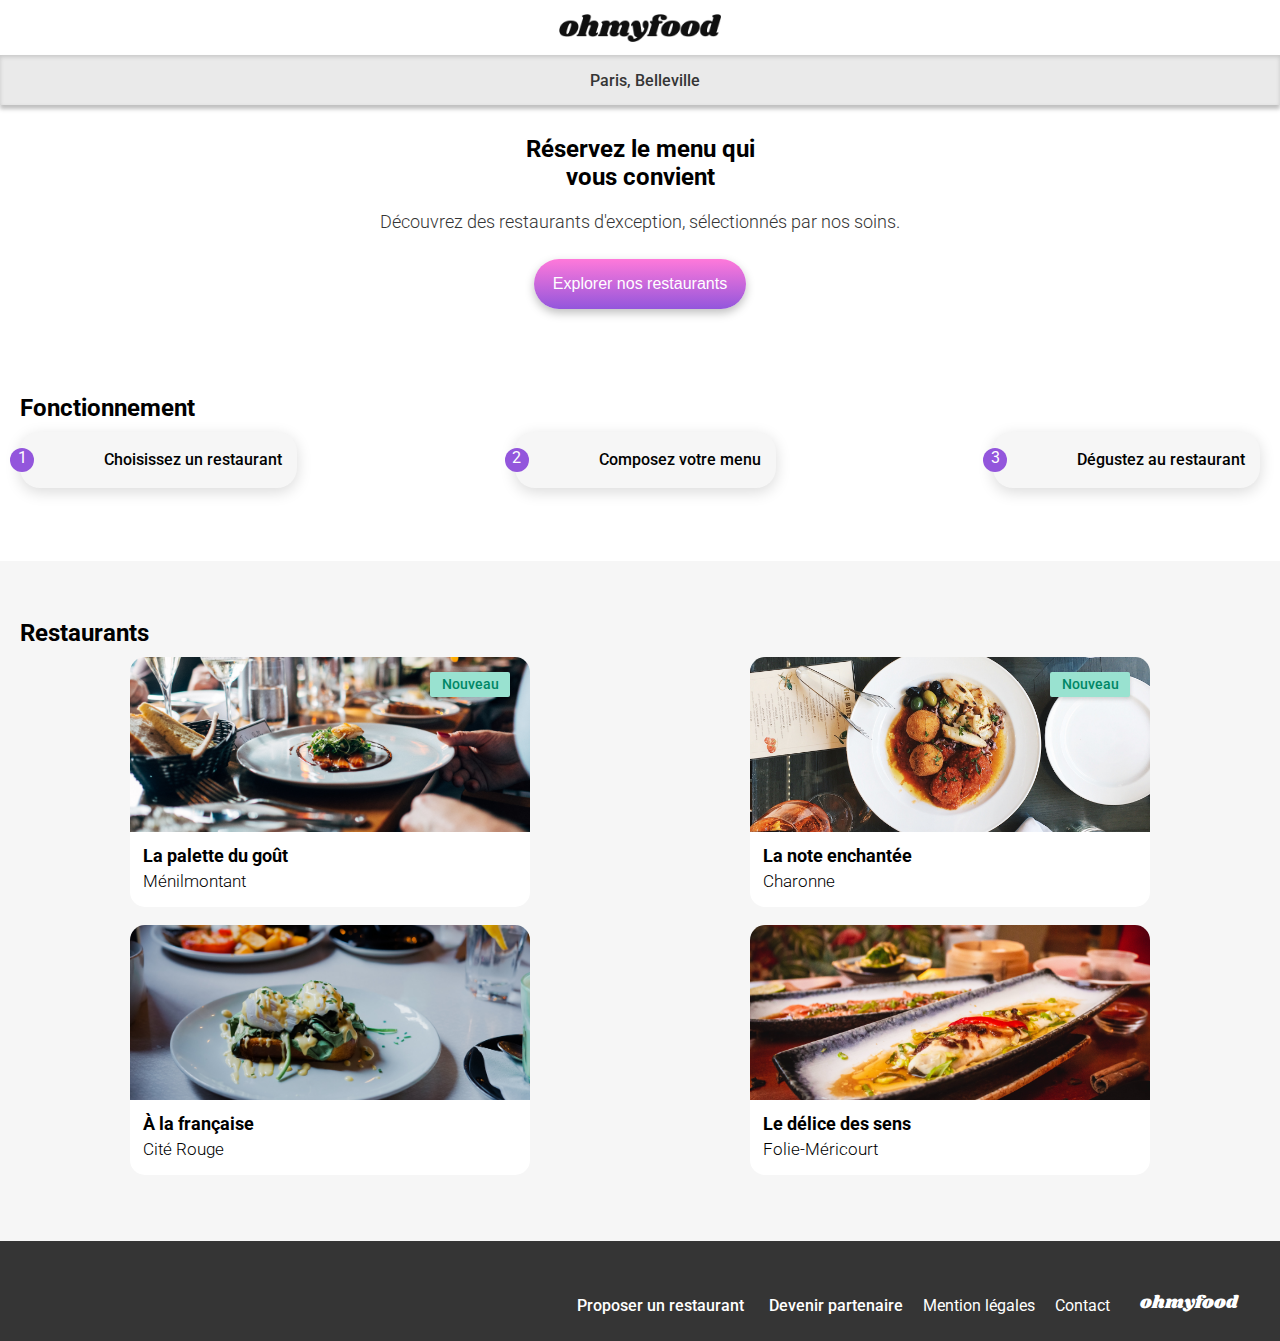
==== index.html @ f63cc09e "Ajout du projet numéro 4" ====
<!DOCTYPE html>
<html lang="en">
<head>
    <meta charset="UTF-8">
    <meta name="viewport" content="width=device-width, initial-scale=1.0">
    <title>Oh My Food</title>
    <link rel="stylesheet" href="https://cdnjs.cloudflare.com/ajax/libs/font-awesome/6.2.1/css/all.min.css"
        integrity="sha512-MV7K8+y+gLIBoVD59lQIYicR65iaqukzvf/nwasF0nqhPay5w/9lJmVM2hMDcnK1OnMGCdVK+iQrJ7lzPJQd1w=="
        crossorigin="anonymous" referrerpolicy="no-referrer">
    <link rel="preconnect" href="https://fonts.googleapis.com">
    <link rel="preconnect" href="https://fonts.gstatic.com" crossorigin>
    <link href="https://fonts.googleapis.com/css2?family=Roboto:ital,wght@0,100;0,300;0,400;0,500;0,700;0,900;1,100;1,300;1,400;1,500;1,700;1,900&display=swap" rel="stylesheet">
    <link href="https://fonts.googleapis.com/css2?family=Roboto:ital,wght@0,100;0,300;0,400;0,500;0,700;0,900;1,100;1,300;1,400;1,500;1,700;1,900&family=Shrikhand&display=swap" rel="stylesheet">
    <link rel="stylesheet" href="assets/style/index.css">
</head>
<body>
    <header>
        <div class="logo">
            <img src="assets/img/logo/ohmyfood.png" alt="Logo ohmyfood">
        </div>
    </header>
    <main>
        <nav>
            <div class="localisation">
                <i class="fa-solid fa-location-dot"></i>
                <p>Paris, Belleville</p>
            </div>
            <h2>Réservez le menu qui vous convient</h2>
            <p>Découvrez des restaurants d'exception, sélectionnés par nos soins.</p>
            <button class="basic-button" onclick="location.href='#'">Explorer nos restaurants</button>
        </nav>
        <section class="instruction"> <!-- Etape de commande -->
            <h2>Fonctionnement</h2>
            <div class="step-container">
                <div class="step">
                    <p>1</p>
                    <i class="fa-solid fa-mobile-screen-button"></i>
                    <h3>Choisissez un restaurant</h3>
                </div>
                <div class="step">
                    <p>2</p>
                    <i class="fa-solid fa-list-ul"></i>
                    <h3>Composez votre menu</h3>
                </div>
                <div class="step">
                    <p>3</p>
                    <i class="fa-solid fa-store"></i>
                    <h3>Dégustez au restaurant</h3>
                </div>
            </div>
        </section>
        <section class="restaurant-container">
            <h2>Restaurants</h2>
            <div class="restaurants-cards">
                <div class="list-card"> <!-- Liste numéro 1 -->
                <a href="pages/palette_du_gout.html">
                    <div class="card">
                        <img src="assets/img/restaurants/jay-wennington-N_Y88TWmGwA-unsplash.jpg" alt="Plat d'un restaurant">
                        <div class="new-content"><p>Nouveau</p></div>
                        <div class="card-content">
                            <div class="card-text">
                                <h3>La palette du goût</h3>
                                <p>Ménilmontant</p>
                            </div>
                            <div class="card-like">
                                <span class="like-content1"><i class="fa-regular fa-heart"></i></span>
                                <svg class="like-content2" xmlns="http://www.w3.org/2000/svg" viewBox="0 0 512 512"><path d="M47.6 300.4L228.3 469.1c7.5 7 17.4 10.9 27.7 10.9s20.2-3.9 27.7-10.9L464.4 300.4c30.4-28.3 47.6-68 47.6-109.5v-5.8c0-69.9-50.5-129.5-119.4-141C347 36.5 300.6 51.4 268 84L256 96 244 84c-32.6-32.6-79-47.5-124.6-39.9C50.5 55.6 0 115.2 0 185.1v5.8c0 41.5 17.2 81.2 47.6 109.5z"/></svg>
                            </div>
                        </div>
                    </div>
                </a>
                <a href="pages/note_enchantee.html">
                    <div class="card">
                        <img src="assets/img/restaurants/stil-u2Lp8tXIcjw-unsplash.jpg" alt="Plat d'un restaurant">
                        <div class="new-content"><p>Nouveau</p></div>
                        <div class="card-content">
                            <div class="card-text">
                                <h3>La note enchantée</h3>
                                <p>Charonne</p>
                            </div>
                            <div class="card-like">
                                <span class="like-content1"><i class="fa-regular fa-heart"></i></span>
                                <svg class="like-content2" xmlns="http://www.w3.org/2000/svg" viewBox="0 0 512 512"><path d="M47.6 300.4L228.3 469.1c7.5 7 17.4 10.9 27.7 10.9s20.2-3.9 27.7-10.9L464.4 300.4c30.4-28.3 47.6-68 47.6-109.5v-5.8c0-69.9-50.5-129.5-119.4-141C347 36.5 300.6 51.4 268 84L256 96 244 84c-32.6-32.6-79-47.5-124.6-39.9C50.5 55.6 0 115.2 0 185.1v5.8c0 41.5 17.2 81.2 47.6 109.5z"/></svg>
                            </div>
                        </div>
                    </div>
                </a>
                </div>
                <div class="list-card"> <!-- Liste numéro 2 -->
                <a href="pages/la_francaise.html">
                    <div class="card">
                            <img src="assets/img/restaurants/toa-heftiba-DQKerTsQwi0-unsplash.jpg" alt="Plat d'un restaurant">
                        <div class="card-content">
                            <div class="card-text">
                                <h3>À la française</h3>
                                <p>Cité Rouge</p>
                            </div>
                            <div class="card-like">
                                <span class="like-content1"><i class="fa-regular fa-heart"></i></span>
                                <svg class="like-content2" xmlns="http://www.w3.org/2000/svg" viewBox="0 0 512 512"><path d="M47.6 300.4L228.3 469.1c7.5 7 17.4 10.9 27.7 10.9s20.2-3.9 27.7-10.9L464.4 300.4c30.4-28.3 47.6-68 47.6-109.5v-5.8c0-69.9-50.5-129.5-119.4-141C347 36.5 300.6 51.4 268 84L256 96 244 84c-32.6-32.6-79-47.5-124.6-39.9C50.5 55.6 0 115.2 0 185.1v5.8c0 41.5 17.2 81.2 47.6 109.5z"/></svg>
                            </div>
                        </div>
                    </div>
                </a>
                <a href="pages/delice_des_sens.html">
                    <div class="card" >
                        <img src="assets/img/restaurants/louis-hansel-shotsoflouis-qNBGVyOCY8Q-unsplash.jpg" alt="Plat d'un restaurant">
                        <div class="card-content">
                            <div class="card-text">
                                <h3>Le délice des sens</h3>
                                <p>Folie-Méricourt</p>
                            </div>
                            <div class="card-like">
                                <span class="like-content1"><i class="fa-regular fa-heart"></i></span>
                                <svg class="like-content2" xmlns="http://www.w3.org/2000/svg" viewBox="0 0 512 512"><path d="M47.6 300.4L228.3 469.1c7.5 7 17.4 10.9 27.7 10.9s20.2-3.9 27.7-10.9L464.4 300.4c30.4-28.3 47.6-68 47.6-109.5v-5.8c0-69.9-50.5-129.5-119.4-141C347 36.5 300.6 51.4 268 84L256 96 244 84c-32.6-32.6-79-47.5-124.6-39.9C50.5 55.6 0 115.2 0 185.1v5.8c0 41.5 17.2 81.2 47.6 109.5z"/></svg>
                            </div>
                        </div>
                    </div>
                </a>
                </div>
            </div>
        </section>
    </main>
    <footer>
        <h2>ohmyfood</h2>
        <div class="list_footer">
            <a href="#">
                <i class="fa-solid fa-utensils"></i><p class="bold-footer">Proposer un restaurant</p>
            </a>
            <a href="#">
            <i class="fa-sharp fa-solid fa-handshake-angle"></i><p class="bold-footer">Devenir partenaire</p>
            </a>
            <a href="#">
                <p>Mention légales</p>
            </a>
            <a href="mailto:ohmyfood@gmail.com">
                <p>Contact</p>
            </a>
        </div>
        <!-- SVG pour le gradient "coeur" -->
        <svg height="0" version="1.1" xmlns="http://www.w3.org/2000/svg">
            <defs>
              <linearGradient id="gradient-svg" x1="0%" y1="0%" x2="0%" y2="100%">
                <stop offset="10%" stop-color="#9356DC" />
                <stop offset="95%" stop-color="#FF79DA" />
              </linearGradient>
            </defs>
        </svg>
    </footer>
</body>
</html>
---- assets/style/index.css ----
header .logo {
  display: -webkit-box;
  display: -ms-flexbox;
  display: flex;
  -webkit-box-pack: center;
      -ms-flex-pack: center;
          justify-content: center;
  padding: 14px 0 13px 0;
}
header .logo img {
  width: 162px;
}

nav {
  display: -webkit-box;
  display: -ms-flexbox;
  display: flex;
  -webkit-box-orient: vertical;
  -webkit-box-direction: normal;
      -ms-flex-direction: column;
          flex-direction: column;
  -webkit-box-align: center;
      -ms-flex-align: center;
          align-items: center;
  text-align: center;
}
nav h2 {
  font-weight: 700;
  font-size: 24px;
  width: 275px;
  padding-top: 10px;
}
nav p {
  font-weight: 300;
  font-size: 18px;
  color: #353535;
  margin: 0 10px;
}
nav .localisation {
  display: -webkit-box;
  display: -ms-flexbox;
  display: flex;
  -webkit-box-pack: center;
      -ms-flex-pack: center;
          justify-content: center;
  -webkit-box-align: center;
      -ms-flex-align: center;
          align-items: center;
  height: 50px;
  width: 100%;
  background-color: #EAEAEA;
  -webkit-box-shadow: 0px 4px 4px rgba(0, 0, 0, 0.2509803922), inset 0px 2px 4px rgba(0, 0, 0, 0.1490196078);
          box-shadow: 0px 4px 4px rgba(0, 0, 0, 0.2509803922), inset 0px 2px 4px rgba(0, 0, 0, 0.1490196078);
}
nav .localisation i {
  height: 16px;
  margin: 0 5px;
}
nav .localisation p {
  font-weight: 500;
  font-size: 16px;
  color: #353535;
  margin: 0 5px;
}

body {
  margin: 0;
  padding: 0;
  font-family: "Roboto", Arial, sans-serif;
  background-color: #F6F6F6;
}

section {
  padding: 48px 20px;
}
section h2 {
  font-size: 24px;
  font-weight: 700;
}

.instruction {
  background-color: white;
}
.instruction .step-container {
  display: -webkit-box;
  display: -ms-flexbox;
  display: flex;
  -webkit-box-orient: vertical;
  -webkit-box-direction: normal;
      -ms-flex-direction: column;
          flex-direction: column;
}
.instruction .step-container .step {
  display: -webkit-box;
  display: -ms-flexbox;
  display: flex;
  -webkit-box-align: center;
      -ms-flex-align: center;
          align-items: center;
  background-color: #F6F6F6;
  margin-bottom: 25px;
  border-radius: 20px;
  -webkit-box-shadow: 0px 4px 15px 0px rgba(0, 0, 0, 0.1490196078);
          box-shadow: 0px 4px 15px 0px rgba(0, 0, 0, 0.1490196078);
}
.instruction .step-container .step p {
  position: relative;
  left: -10px;
  color: white;
  background-color: #9356DC;
  border-radius: 50px;
  width: 24px;
  height: 24px;
  text-align: center;
}
.instruction .step-container .step i {
  margin: 0 30px;
  color: #7E7E7E;
}
.instruction .step-container .step h3 {
  font-weight: 500;
  font-size: 16px;
}

.restaurant-container {
  background-color: #F6F6F6;
}
.restaurant-container .restaurants-cards {
  display: -webkit-box;
  display: -ms-flexbox;
  display: flex;
  -webkit-box-orient: vertical;
  -webkit-box-direction: normal;
      -ms-flex-direction: column;
          flex-direction: column;
  -webkit-box-align: center;
      -ms-flex-align: center;
          align-items: center;
}
.restaurant-container .restaurants-cards .list-card {
  display: -webkit-box;
  display: -ms-flexbox;
  display: flex;
  -webkit-box-orient: vertical;
  -webkit-box-direction: normal;
      -ms-flex-direction: column;
          flex-direction: column;
  width: 100%;
}
.restaurant-container .restaurants-cards a {
  display: -webkit-box;
  display: -ms-flexbox;
  display: flex;
  -webkit-box-orient: vertical;
  -webkit-box-direction: normal;
      -ms-flex-direction: column;
          flex-direction: column;
  -webkit-box-align: center;
      -ms-flex-align: center;
          align-items: center;
  text-decoration: none;
  color: black;
  width: 100%;
}
.restaurant-container .restaurants-cards a .card {
  position: relative;
  background-color: white;
  border-radius: 15px;
  width: 100%;
  max-width: 400px;
  height: 250px;
  margin-bottom: 18px;
}
.restaurant-container .restaurants-cards a .card .new-content {
  position: absolute;
  top: 15px;
  right: 20px;
  width: 80px;
  height: 25px;
  border-radius: 2px;
  background: #99E2D0;
  -webkit-box-shadow: 0 2px 4px 0 rgba(0, 0, 0, 0.1490196078);
          box-shadow: 0 2px 4px 0 rgba(0, 0, 0, 0.1490196078);
}
.restaurant-container .restaurants-cards a .card .new-content p {
  display: -webkit-box;
  display: -ms-flexbox;
  display: flex;
  -webkit-box-align: center;
      -ms-flex-align: center;
          align-items: center;
  -webkit-box-pack: center;
      -ms-flex-pack: center;
          justify-content: center;
  margin: 0;
  height: 100%;
  font-size: 14px;
  font-weight: 500;
  color: #008766;
}
.restaurant-container .restaurants-cards a .card img {
  -o-object-fit: cover;
     object-fit: cover;
  -o-object-position: 50% 60%;
     object-position: 50% 60%;
  width: 100%;
  height: 70%;
  border-top-left-radius: 15px;
  border-top-right-radius: 15px;
}
.restaurant-container .restaurants-cards a .card .card-content {
  display: -webkit-box;
  display: -ms-flexbox;
  display: flex;
  -webkit-box-pack: justify;
      -ms-flex-pack: justify;
          justify-content: space-between;
  -webkit-box-align: center;
      -ms-flex-align: center;
          align-items: center;
  padding: 4px 25px 12px 13px;
}
.restaurant-container .restaurants-cards a .card .card-content .card-text h3 {
  font-weight: 700;
  font-size: 18px;
  margin: 5px 0;
}
.restaurant-container .restaurants-cards a .card .card-content .card-text p {
  font-weight: 300;
  font-size: 17px;
  margin: 0;
}
.restaurant-container .restaurants-cards a .card .card-content .like-icon {
  margin-right: 11px;
  font-size: 22px;
  cursor: pointer;
}
.restaurant-container .restaurants-cards a .card .card-content i {
  font-size: 22px;
}
.restaurant-container .restaurants-cards a .card .card-content svg {
  position: relative;
  left: -26px;
  top: 3px;
  opacity: 0;
  width: 23px;
  fill: url(#gradient-svg);
}

svg:hover {
  -webkit-animation: apparaitre 1s;
          animation: apparaitre 1s;
  -webkit-animation-fill-mode: forwards;
          animation-fill-mode: forwards;
}

@-webkit-keyframes apparaitre {
  from {
    opacity: 0;
  }
  to {
    opacity: 1;
  }
}

@keyframes apparaitre {
  from {
    opacity: 0;
  }
  to {
    opacity: 1;
  }
}
/* RESPONSIVE TABLETTE */
@media (min-width: 767.98px) {
  .instruction .step-container {
    -webkit-box-orient: horizontal;
    -webkit-box-direction: normal;
        -ms-flex-direction: row;
            flex-direction: row;
    -webkit-box-pack: justify;
        -ms-flex-pack: justify;
            justify-content: space-between;
  }
  .instruction .step-container h3 {
    margin-right: 15px;
  }
  .restaurant-container .restaurants-cards .list-card {
    display: -webkit-box;
    display: -ms-flexbox;
    display: flex;
    -webkit-box-orient: horizontal;
    -webkit-box-direction: normal;
        -ms-flex-direction: row;
            flex-direction: row;
    -webkit-box-pack: justify;
        -ms-flex-pack: justify;
            justify-content: space-between;
    width: 100%;
  }
  .restaurant-container .restaurants-cards .list-card a {
    width: 50%;
  }
}
/* RESPONSIVE DESKTOP */
@media (min-width: 1280px) {
  .instruction h2 {
    max-width: 1265px;
    margin: 10px auto;
  }
  .instruction .step-container {
    max-width: 1265px;
    margin: 0 auto;
  }
  .restaurant-container h2 {
    max-width: 1265px;
    margin: 10px auto;
  }
  .restaurant-container .restaurants-cards {
    max-width: 1265px;
    margin: 0 auto;
  }
}
footer {
  background-color: #353535;
  display: -webkit-box;
  display: -ms-flexbox;
  display: flex;
  -webkit-box-orient: vertical;
  -webkit-box-direction: normal;
      -ms-flex-direction: column;
          flex-direction: column;
  padding: 25px 22px;
}
footer h2 {
  font-family: "Shrikhand", Arial, sans-serif;
  color: white;
  font-size: 18px;
  font-weight: 400;
  margin: 0 0 10px 0;
}
footer .list_footer {
  display: -webkit-box;
  display: -ms-flexbox;
  display: flex;
  -webkit-box-orient: vertical;
  -webkit-box-direction: normal;
      -ms-flex-direction: column;
          flex-direction: column;
}
footer .list_footer a {
  display: -webkit-box;
  display: -ms-flexbox;
  display: flex;
  -webkit-box-align: center;
      -ms-flex-align: center;
          align-items: center;
  text-decoration: none;
  color: white;
  height: 20px;
  font-size: 16px;
  margin-top: 7px;
}
footer .list_footer a .bold-footer {
  font-weight: 500;
}
footer .list_footer i {
  margin-right: 5px;
}

/* RESPONSIVE */
@media (min-width: 767.98px) {
  footer {
    -webkit-box-orient: horizontal;
    -webkit-box-direction: reverse;
        -ms-flex-direction: row-reverse;
            flex-direction: row-reverse;
    -webkit-box-pack: start;
        -ms-flex-pack: start;
            justify-content: flex-start;
    -webkit-box-align: end;
        -ms-flex-align: end;
            align-items: flex-end;
    height: 50px;
  }
  footer h2 {
    margin: 0 20px;
  }
  footer .list_footer {
    -webkit-box-orient: horizontal;
    -webkit-box-direction: normal;
        -ms-flex-direction: row;
            flex-direction: row;
  }
  footer .list_footer a {
    margin: 0 10px;
  }
  footer .list_footer a p {
    white-space: nowrap;
  }
}
/* BOUTON PRINCIPAL */
.basic-button {
  height: 50px;
  border-radius: 25px;
  border: none;
  background: -webkit-gradient(linear, left top, left bottom, from(#FF79DA), to(#9356DC));
  background: linear-gradient(#FF79DA, #9356DC);
  margin: 27px auto;
  -webkit-box-shadow: 0 4px 10px 0 rgba(0, 0, 0, 0.2509803922);
          box-shadow: 0 4px 10px 0 rgba(0, 0, 0, 0.2509803922);
  color: #FFFFFF;
  font-size: 16px;
  font-weight: 500;
  padding: 13px 18.75px;
}

.basic-button:hover {
  background: -webkit-gradient(linear, left top, left bottom, from(#FF79DA), to(#a980db));
  background: linear-gradient(#FF79DA, #a980db);
  -webkit-box-shadow: 0 4px 10px 0 rgba(0, 0, 0, 0.568627451);
          box-shadow: 0 4px 10px 0 rgba(0, 0, 0, 0.568627451);
  -webkit-transition: 1s ease-out;
  transition: 1s ease-out;
}

/* BOUTON RETOUR */
.back-button {
  position: absolute;
  top: 18px;
  left: 17px;
  height: 30px;
  width: 30px;
  border: none;
  background: none;
}
.back-button i {
  font-size: 20px;
  color: #353535;
}

.img-top-menu {
  width: 100%;
  height: 275px;
  padding: 0;
}
.img-top-menu img {
  -o-object-fit: cover;
     object-fit: cover;
  z-index: -1;
  width: 100%;
  height: 275px;
}

.menu-container {
  position: relative;
  top: -32px;
  display: -webkit-box;
  display: -ms-flexbox;
  display: flex;
  -webkit-box-orient: vertical;
  -webkit-box-direction: normal;
      -ms-flex-direction: column;
          flex-direction: column;
  background-color: #F6F6F6;
  border-top-left-radius: 40px;
  border-top-right-radius: 40px;
  padding-bottom: 0;
}
.menu-container .title-menu {
  display: -webkit-box;
  display: -ms-flexbox;
  display: flex;
  -webkit-box-align: center;
      -ms-flex-align: center;
          align-items: center;
}
.menu-container .title-menu h2 {
  margin: 0;
  font-family: "Shrikhand", Arial, sans-serif;
  font-size: 28px;
  font-style: italic;
  font-weight: 400;
  margin-right: 30px;
}
.menu-container .title-menu i {
  font-size: 22px;
}
.menu-container .title-menu svg {
  position: relative;
  left: -22px;
  top: -2px;
  opacity: 0;
  width: 23px;
  fill: url(#gradient-svg);
}
.menu-container svg:hover {
  -webkit-animation: apparaitre 1s;
          animation: apparaitre 1s;
  -webkit-animation-fill-mode: forwards;
          animation-fill-mode: forwards;
}
.menu-container .menu-content {
  display: -webkit-box;
  display: -ms-flexbox;
  display: flex;
  -webkit-box-orient: vertical;
  -webkit-box-direction: normal;
      -ms-flex-direction: column;
          flex-direction: column;
  margin-top: 40px;
}
.menu-container .menu-content h2 {
  font-size: 16px;
  font-weight: 300;
  margin: 0;
}
.menu-container .menu-content .trait-dessous {
  border-top: 3px solid #99E2D0;
  width: 40px;
  margin: 5px 0;
}
.menu-container .menu-content .menu-plat {
  display: -webkit-box;
  display: -ms-flexbox;
  display: flex;
  background: white;
  border-radius: 15px;
  -webkit-box-shadow: 0px 4.0114941597px 15.0431032181px 0px rgba(0, 0, 0, 0.1019607843);
          box-shadow: 0px 4.0114941597px 15.0431032181px 0px rgba(0, 0, 0, 0.1019607843);
  padding-left: 15px;
  margin-top: 12px;
}
.menu-container .menu-content .menu-plat .menu-name {
  display: -webkit-box;
  display: -ms-flexbox;
  display: flex;
  -webkit-box-orient: vertical;
  -webkit-box-direction: normal;
      -ms-flex-direction: column;
          flex-direction: column;
  padding: 12px 0;
  width: 80%;
}
.menu-container .menu-content .menu-plat .menu-name h3 {
  font-size: 18px;
  font-weight: 500;
  margin: 0;
  white-space: nowrap;
  overflow: hidden;
  text-overflow: ellipsis;
}
.menu-container .menu-content .menu-plat .menu-name p {
  font-size: 15px;
  font-weight: 300;
  margin-top: 5px;
  margin-bottom: 0;
  white-space: nowrap;
  overflow: hidden;
  text-overflow: ellipsis;
}
.menu-container .menu-content .menu-plat .price {
  display: -webkit-box;
  display: -ms-flexbox;
  display: flex;
  -webkit-box-pack: end;
      -ms-flex-pack: end;
          justify-content: flex-end;
  -webkit-box-align: end;
      -ms-flex-align: end;
          align-items: flex-end;
  padding: 12px 0;
  width: 20%;
}
.menu-container .menu-content .menu-plat .price p {
  font-size: 15px;
  font-weight: 700;
  margin: 0 13px;
}
.menu-container .menu-content .menu-plat .select-button {
  display: -webkit-box;
  display: -ms-flexbox;
  display: flex;
  -webkit-box-align: center;
      -ms-flex-align: center;
          align-items: center;
  -webkit-box-pack: center;
      -ms-flex-pack: center;
          justify-content: center;
  margin-right: -60px;
  visibility: hidden;
  width: 0px;
  background-color: #99E2D0;
  border-top-right-radius: 15px;
  border-bottom-right-radius: 15px;
}
.menu-container .menu-content .menu-plat .select-button i {
  font-size: 20px;
  color: white;
}

.title-menu i:hover {
  -webkit-animation: like 1s;
          animation: like 1s;
  -webkit-animation-fill-mode: forwards;
          animation-fill-mode: forwards;
}

.menu-plat:hover .select-button {
  -webkit-animation: move 1s;
          animation: move 1s;
  -webkit-animation-fill-mode: forwards;
          animation-fill-mode: forwards;
  -webkit-transform: translateX(-60px);
          transform: translateX(-60px);
  -webkit-transition: ease-out 1s;
  transition: ease-out 1s;
}
.menu-plat:hover .price {
  -webkit-animation: width2 1s;
          animation: width2 1s;
  -webkit-animation-fill-mode: forwards;
          animation-fill-mode: forwards;
  -webkit-transform: translateX(-60px);
          transform: translateX(-60px);
  -webkit-transition: ease-out 1s;
  transition: ease-out 1s;
}
.menu-plat:hover .menu-name {
  -webkit-animation: width1 1s;
          animation: width1 1s;
  -webkit-animation-fill-mode: forwards;
          animation-fill-mode: forwards;
}

.valid {
  display: -webkit-box;
  display: -ms-flexbox;
  display: flex;
  -webkit-box-pack: center;
      -ms-flex-pack: center;
          justify-content: center;
}
.valid input {
  width: 186px;
  color: white;
  font-size: 16px;
  font-weight: 500;
}

/* APPARITION DES MENUS */
.first-choice {
  opacity: 0;
  -webkit-animation: apparaitre 2s;
          animation: apparaitre 2s;
  -webkit-animation-fill-mode: forwards;
          animation-fill-mode: forwards;
  -webkit-transition: ease-out 1s;
  transition: ease-out 1s;
}

.second-choice {
  opacity: 0;
  -webkit-animation: apparaitre 2s;
          animation: apparaitre 2s;
  -webkit-animation-delay: 2s;
          animation-delay: 2s;
  -webkit-animation-fill-mode: forwards;
          animation-fill-mode: forwards;
  -webkit-transition: ease-out 1s;
  transition: ease-out 1s;
}

.third-choice {
  opacity: 0;
  -webkit-animation: apparaitre 2s;
          animation: apparaitre 2s;
  -webkit-animation-delay: 4s;
          animation-delay: 4s;
  -webkit-animation-fill-mode: forwards;
          animation-fill-mode: forwards;
  -webkit-transition: ease-out 1s;
  transition: ease-out 1s;
}

@-webkit-keyframes move {
  from {
    opacity: 0;
    visibility: hidden;
  }
  to {
    opacity: 1;
    width: 60px;
    visibility: visible;
  }
}

@keyframes move {
  from {
    opacity: 0;
    visibility: hidden;
  }
  to {
    opacity: 1;
    width: 60px;
    visibility: visible;
  }
}
@-webkit-keyframes width1 {
  from {
    width: 80%;
  }
  to {
    width: 60%;
  }
}
@keyframes width1 {
  from {
    width: 80%;
  }
  to {
    width: 60%;
  }
}
@-webkit-keyframes width2 {
  from {
    width: 20%;
  }
  to {
    width: 40%;
  }
}
@keyframes width2 {
  from {
    width: 20%;
  }
  to {
    width: 40%;
  }
}
@keyframes apparaitre {
  from {
    opacity: 0;
  }
  to {
    opacity: 1;
  }
}
/* RESPONSIVE */
@media (min-width: 767.98px) {
  body {
    background: white;
  }
  .menu-container {
    max-width: 1055px;
    -webkit-box-align: center;
        -ms-flex-align: center;
            align-items: center;
    margin: 0 auto;
  }
  .menu-container .title-menu {
    -webkit-box-pack: center;
        -ms-flex-pack: center;
            justify-content: center;
  }
  .menu-container .menu-content {
    max-width: 634px;
    width: 100%;
  }
}/*# sourceMappingURL=index.css.map */
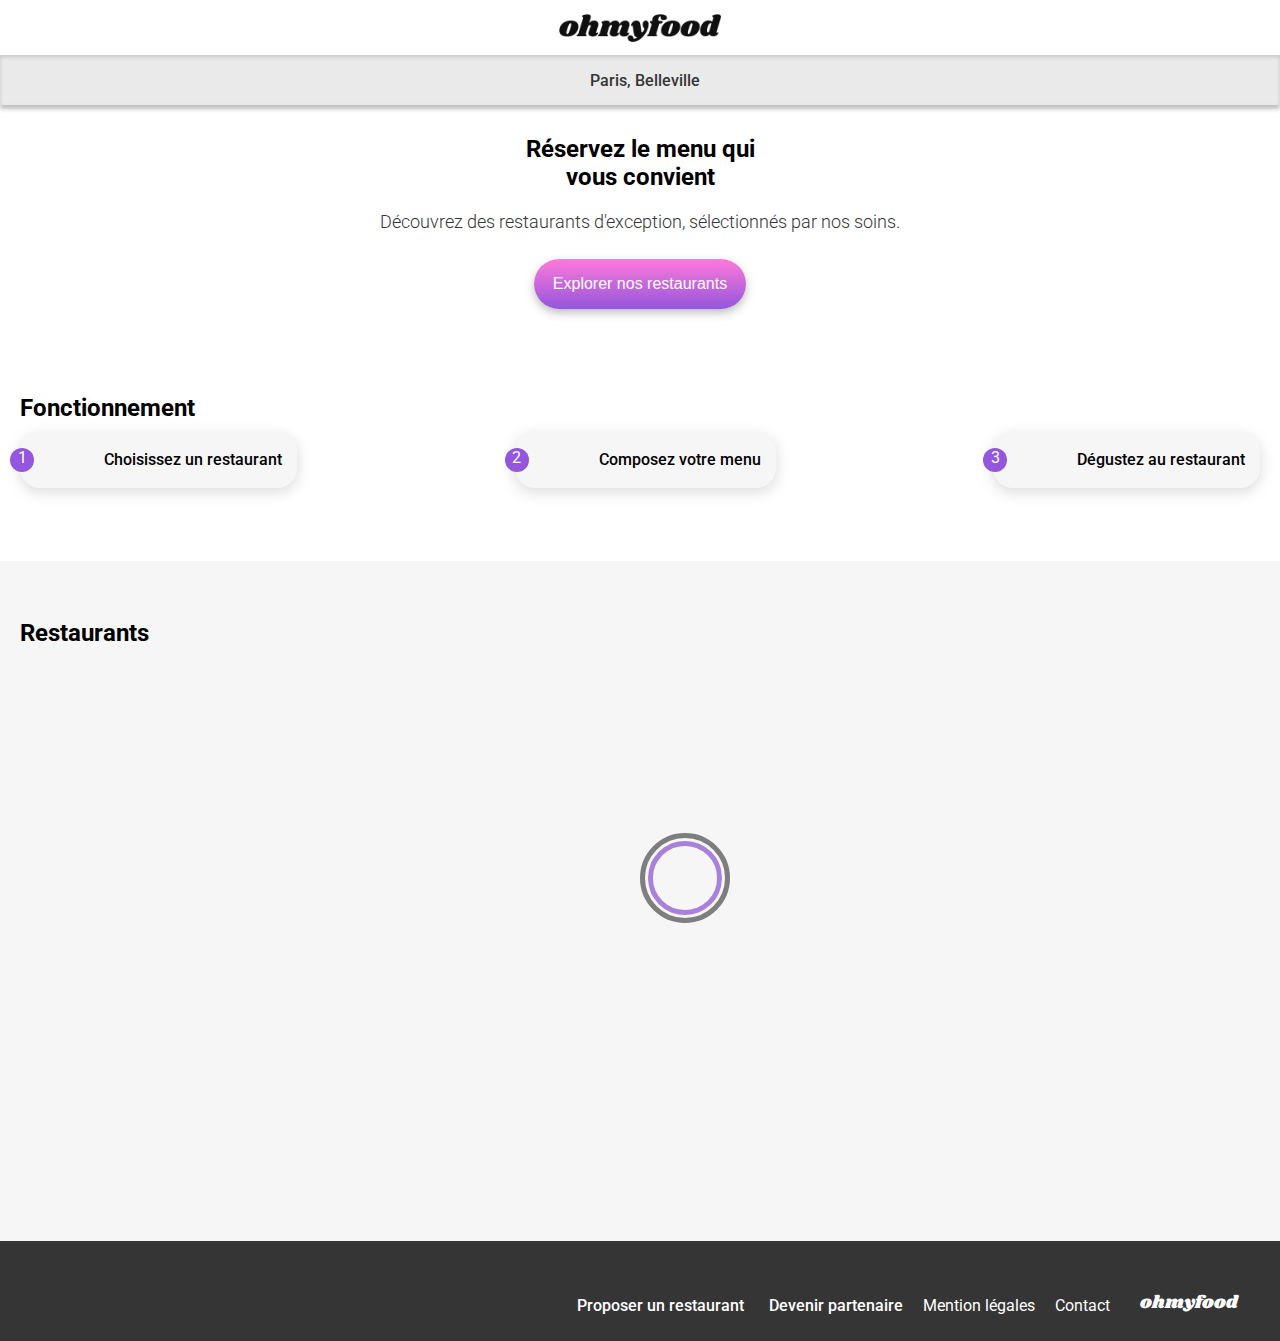
==== commit dc0d376e: "Ajout du loader" ====
--- a/index.html
+++ b/index.html
@@ -52,6 +52,7 @@
         <section class="restaurant-container">
             <h2>Restaurants</h2>
             <div class="restaurants-cards">
+                <div class="loader-container"><span class="loader"></span></div>
                 <div class="list-card"> <!-- Liste numéro 1 -->
                 <a href="pages/palette_du_gout.html">
                     <div class="card">
--- a/assets/style/index.css
+++ b/assets/style/index.css
@@ -124,6 +124,7 @@
 
 .restaurant-container {
   background-color: #F6F6F6;
+  position: relative;
 }
 .restaurant-container .restaurants-cards {
   display: -webkit-box;
@@ -146,6 +147,13 @@
       -ms-flex-direction: column;
           flex-direction: column;
   width: 100%;
+  visibility: hidden;
+  -webkit-animation: appear 2s;
+          animation: appear 2s;
+  -webkit-animation-fill-mode: forwards;
+          animation-fill-mode: forwards;
+  -webkit-animation-delay: 3s;
+          animation-delay: 3s;
 }
 .restaurant-container .restaurants-cards a {
   display: -webkit-box;
@@ -254,6 +262,93 @@
           animation-fill-mode: forwards;
 }
 
+.loader-container {
+  -webkit-animation: disappear;
+          animation: disappear;
+  -webkit-animation-fill-mode: forwards;
+          animation-fill-mode: forwards;
+  -webkit-animation-delay: 3s;
+          animation-delay: 3s;
+}
+
+.loader {
+  width: 90px;
+  height: 90px;
+  border-radius: 50%;
+  position: absolute;
+  top: 40%;
+  -webkit-animation: rotate 1s linear infinite;
+          animation: rotate 1s linear infinite;
+}
+
+.loader::before, .loader::after {
+  content: "";
+  -webkit-box-sizing: border-box;
+          box-sizing: border-box;
+  position: absolute;
+  inset: 0px;
+  border-radius: 50%;
+  border: 5px solid #7E7E7E;
+  -webkit-animation: prixClipFix 2s linear infinite;
+          animation: prixClipFix 2s linear infinite;
+}
+
+.loader::after {
+  inset: 8px;
+  -webkit-transform: rotate3d(90, 90, 0, 180deg);
+          transform: rotate3d(90, 90, 0, 180deg);
+  border-color: #a980db;
+}
+
+@-webkit-keyframes rotate {
+  0% {
+    -webkit-transform: rotate(0deg);
+            transform: rotate(0deg);
+  }
+  100% {
+    -webkit-transform: rotate(360deg);
+            transform: rotate(360deg);
+  }
+}
+
+@keyframes rotate {
+  0% {
+    -webkit-transform: rotate(0deg);
+            transform: rotate(0deg);
+  }
+  100% {
+    -webkit-transform: rotate(360deg);
+            transform: rotate(360deg);
+  }
+}
+@-webkit-keyframes prixClipFix {
+  0% {
+    -webkit-clip-path: polygon(50% 50%, 0 0, 0 0, 0 0, 0 0, 0 0);
+            clip-path: polygon(50% 50%, 0 0, 0 0, 0 0, 0 0, 0 0);
+  }
+  50% {
+    -webkit-clip-path: polygon(50% 50%, 0 0, 100% 0, 100% 0, 100% 0, 100% 0);
+            clip-path: polygon(50% 50%, 0 0, 100% 0, 100% 0, 100% 0, 100% 0);
+  }
+  75%, 100% {
+    -webkit-clip-path: polygon(50% 50%, 0 0, 100% 0, 100% 100%, 100% 100%, 100% 100%);
+            clip-path: polygon(50% 50%, 0 0, 100% 0, 100% 100%, 100% 100%, 100% 100%);
+  }
+}
+@keyframes prixClipFix {
+  0% {
+    -webkit-clip-path: polygon(50% 50%, 0 0, 0 0, 0 0, 0 0, 0 0);
+            clip-path: polygon(50% 50%, 0 0, 0 0, 0 0, 0 0, 0 0);
+  }
+  50% {
+    -webkit-clip-path: polygon(50% 50%, 0 0, 100% 0, 100% 0, 100% 0, 100% 0);
+            clip-path: polygon(50% 50%, 0 0, 100% 0, 100% 0, 100% 0, 100% 0);
+  }
+  75%, 100% {
+    -webkit-clip-path: polygon(50% 50%, 0 0, 100% 0, 100% 100%, 100% 100%, 100% 100%);
+            clip-path: polygon(50% 50%, 0 0, 100% 0, 100% 100%, 100% 100%, 100% 100%);
+  }
+}
 @-webkit-keyframes apparaitre {
   from {
     opacity: 0;
@@ -262,13 +357,44 @@
     opacity: 1;
   }
 }
-
 @keyframes apparaitre {
   from {
     opacity: 0;
   }
   to {
     opacity: 1;
+  }
+}
+@-webkit-keyframes appear {
+  from {
+    visibility: hidden;
+  }
+  to {
+    visibility: visible;
+  }
+}
+@keyframes appear {
+  from {
+    visibility: hidden;
+  }
+  to {
+    visibility: visible;
+  }
+}
+@-webkit-keyframes disappear {
+  from {
+    display: block;
+  }
+  to {
+    display: none;
+  }
+}
+@keyframes disappear {
+  from {
+    display: block;
+  }
+  to {
+    display: none;
   }
 }
 /* RESPONSIVE TABLETTE */
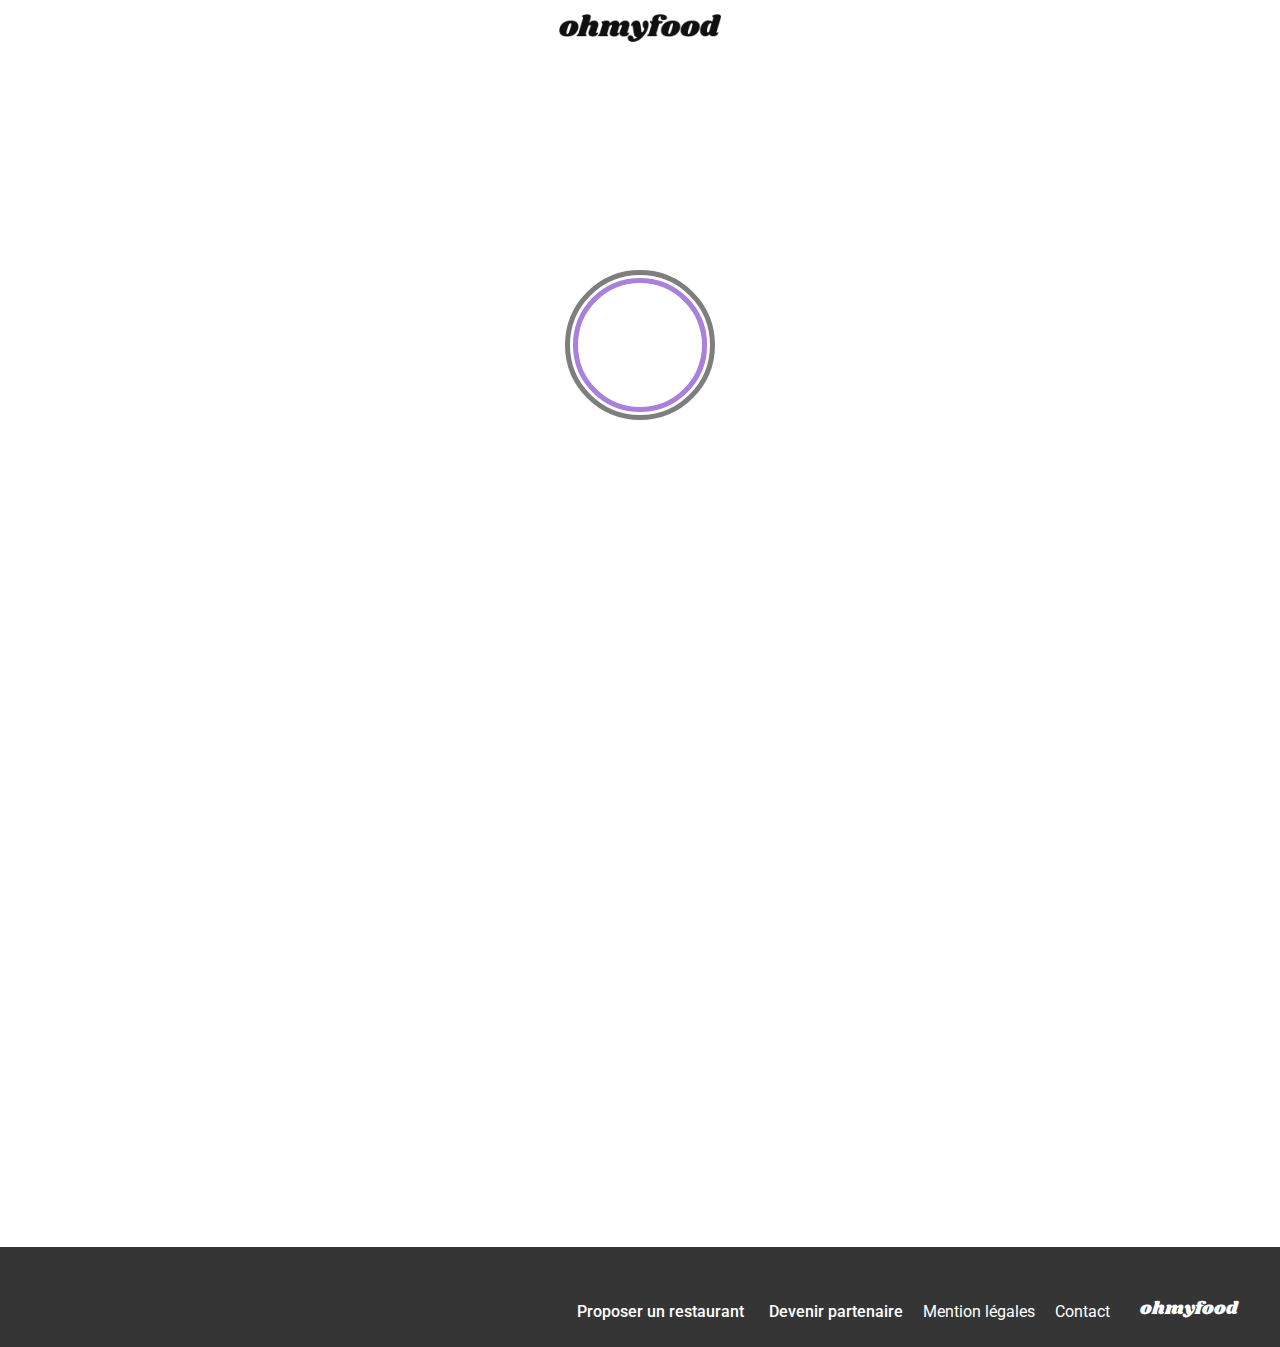
==== commit 8f87d477: "Ajout de commentaire, correction de l'effet inverse sur les animations, correction du loader sur le " ====
--- a/index.html
+++ b/index.html
@@ -11,16 +11,16 @@
     <link rel="preconnect" href="https://fonts.gstatic.com" crossorigin>
     <link href="https://fonts.googleapis.com/css2?family=Roboto:ital,wght@0,100;0,300;0,400;0,500;0,700;0,900;1,100;1,300;1,400;1,500;1,700;1,900&display=swap" rel="stylesheet">
     <link href="https://fonts.googleapis.com/css2?family=Roboto:ital,wght@0,100;0,300;0,400;0,500;0,700;0,900;1,100;1,300;1,400;1,500;1,700;1,900&family=Shrikhand&display=swap" rel="stylesheet">
-    <link rel="stylesheet" href="assets/style/index.css">
+    <link rel="stylesheet" href="assets/style/style.css">
 </head>
 <body>
     <header>
-        <div class="logo">
+        <div class="logo">           <!--   Affichage du logo OhmyFood   -->
             <img src="assets/img/logo/ohmyfood.png" alt="Logo ohmyfood">
         </div>
     </header>
     <main>
-        <nav>
+        <nav>           <!--   Localisation jusqu'au bouton explorer nos restaurants   -->
             <div class="localisation">
                 <i class="fa-solid fa-location-dot"></i>
                 <p>Paris, Belleville</p>
@@ -29,6 +29,7 @@
             <p>Découvrez des restaurants d'exception, sélectionnés par nos soins.</p>
             <button class="basic-button" onclick="location.href='#'">Explorer nos restaurants</button>
         </nav>
+        <div class="loader-container"><span class="loader"></span></div>            <!--   LOADER  -->
         <section class="instruction"> <!-- Etape de commande -->
             <h2>Fonctionnement</h2>
             <div class="step-container">
@@ -51,8 +52,7 @@
         </section>
         <section class="restaurant-container">
             <h2>Restaurants</h2>
-            <div class="restaurants-cards">
-                <div class="loader-container"><span class="loader"></span></div>
+            <div class="restaurants-cards">           <!--   Cartes des restaurants   -->
                 <div class="list-card"> <!-- Liste numéro 1 -->
                 <a href="pages/palette_du_gout.html">
                     <div class="card">
@@ -65,7 +65,7 @@
                             </div>
                             <div class="card-like">
                                 <span class="like-content1"><i class="fa-regular fa-heart"></i></span>
-                                <svg class="like-content2" xmlns="http://www.w3.org/2000/svg" viewBox="0 0 512 512"><path d="M47.6 300.4L228.3 469.1c7.5 7 17.4 10.9 27.7 10.9s20.2-3.9 27.7-10.9L464.4 300.4c30.4-28.3 47.6-68 47.6-109.5v-5.8c0-69.9-50.5-129.5-119.4-141C347 36.5 300.6 51.4 268 84L256 96 244 84c-32.6-32.6-79-47.5-124.6-39.9C50.5 55.6 0 115.2 0 185.1v5.8c0 41.5 17.2 81.2 47.6 109.5z"/></svg>
+                                <span class="like-content2"><i class="fa-solid fa-heart"></i></span>
                             </div>
                         </div>
                     </div>
@@ -81,7 +81,7 @@
                             </div>
                             <div class="card-like">
                                 <span class="like-content1"><i class="fa-regular fa-heart"></i></span>
-                                <svg class="like-content2" xmlns="http://www.w3.org/2000/svg" viewBox="0 0 512 512"><path d="M47.6 300.4L228.3 469.1c7.5 7 17.4 10.9 27.7 10.9s20.2-3.9 27.7-10.9L464.4 300.4c30.4-28.3 47.6-68 47.6-109.5v-5.8c0-69.9-50.5-129.5-119.4-141C347 36.5 300.6 51.4 268 84L256 96 244 84c-32.6-32.6-79-47.5-124.6-39.9C50.5 55.6 0 115.2 0 185.1v5.8c0 41.5 17.2 81.2 47.6 109.5z"/></svg>
+                                <span class="like-content2"><i class="fa-solid fa-heart"></i></span>
                             </div>
                         </div>
                     </div>
@@ -98,7 +98,7 @@
                             </div>
                             <div class="card-like">
                                 <span class="like-content1"><i class="fa-regular fa-heart"></i></span>
-                                <svg class="like-content2" xmlns="http://www.w3.org/2000/svg" viewBox="0 0 512 512"><path d="M47.6 300.4L228.3 469.1c7.5 7 17.4 10.9 27.7 10.9s20.2-3.9 27.7-10.9L464.4 300.4c30.4-28.3 47.6-68 47.6-109.5v-5.8c0-69.9-50.5-129.5-119.4-141C347 36.5 300.6 51.4 268 84L256 96 244 84c-32.6-32.6-79-47.5-124.6-39.9C50.5 55.6 0 115.2 0 185.1v5.8c0 41.5 17.2 81.2 47.6 109.5z"/></svg>
+                                <span class="like-content2"><i class="fa-solid fa-heart"></i></span>
                             </div>
                         </div>
                     </div>
@@ -113,7 +113,7 @@
                             </div>
                             <div class="card-like">
                                 <span class="like-content1"><i class="fa-regular fa-heart"></i></span>
-                                <svg class="like-content2" xmlns="http://www.w3.org/2000/svg" viewBox="0 0 512 512"><path d="M47.6 300.4L228.3 469.1c7.5 7 17.4 10.9 27.7 10.9s20.2-3.9 27.7-10.9L464.4 300.4c30.4-28.3 47.6-68 47.6-109.5v-5.8c0-69.9-50.5-129.5-119.4-141C347 36.5 300.6 51.4 268 84L256 96 244 84c-32.6-32.6-79-47.5-124.6-39.9C50.5 55.6 0 115.2 0 185.1v5.8c0 41.5 17.2 81.2 47.6 109.5z"/></svg>
+                                <span class="like-content2"><i class="fa-solid fa-heart"></i></span>
                             </div>
                         </div>
                     </div>
@@ -138,15 +138,6 @@
                 <p>Contact</p>
             </a>
         </div>
-        <!-- SVG pour le gradient "coeur" -->
-        <svg height="0" version="1.1" xmlns="http://www.w3.org/2000/svg">
-            <defs>
-              <linearGradient id="gradient-svg" x1="0%" y1="0%" x2="0%" y2="100%">
-                <stop offset="10%" stop-color="#9356DC" />
-                <stop offset="95%" stop-color="#FF79DA" />
-              </linearGradient>
-            </defs>
-        </svg>
     </footer>
 </body>
 </html>--- a/assets/style/style.css
+++ b/assets/style/style.css
@@ -0,0 +1,953 @@
+@charset "UTF-8";
+header .logo {
+  display: -webkit-box;
+  display: -ms-flexbox;
+  display: flex;
+  -webkit-box-pack: center;
+      -ms-flex-pack: center;
+          justify-content: center;
+  padding: 14px 0 13px 0;
+}
+header .logo img {
+  width: 162px;
+}
+
+nav {
+  display: -webkit-box;
+  display: -ms-flexbox;
+  display: flex;
+  -webkit-box-orient: vertical;
+  -webkit-box-direction: normal;
+      -ms-flex-direction: column;
+          flex-direction: column;
+  -webkit-box-align: center;
+      -ms-flex-align: center;
+          align-items: center;
+  text-align: center;
+  visibility: hidden;
+  -webkit-animation: appear 2s;
+          animation: appear 2s;
+  -webkit-animation-fill-mode: forwards;
+          animation-fill-mode: forwards;
+  -webkit-animation-delay: 3s;
+          animation-delay: 3s;
+}
+nav h2 {
+  font-weight: 700;
+  font-size: 24px;
+  width: 275px;
+  padding-top: 10px;
+}
+nav p {
+  font-weight: 300;
+  font-size: 18px;
+  color: #353535;
+  margin: 0 10px;
+}
+nav .localisation {
+  display: -webkit-box;
+  display: -ms-flexbox;
+  display: flex;
+  -webkit-box-pack: center;
+      -ms-flex-pack: center;
+          justify-content: center;
+  -webkit-box-align: center;
+      -ms-flex-align: center;
+          align-items: center;
+  height: 50px;
+  width: 100%;
+  background-color: #EAEAEA;
+  -webkit-box-shadow: 0px 4px 4px rgba(0, 0, 0, 0.2509803922), inset 0px 2px 4px rgba(0, 0, 0, 0.1490196078);
+          box-shadow: 0px 4px 4px rgba(0, 0, 0, 0.2509803922), inset 0px 2px 4px rgba(0, 0, 0, 0.1490196078);
+}
+nav .localisation i {
+  height: 16px;
+  margin: 0 5px;
+}
+nav .localisation p {
+  font-weight: 500;
+  font-size: 16px;
+  color: #353535;
+  margin: 0 5px;
+}
+
+body {
+  margin: 0;
+  padding: 0;
+  font-family: "Roboto", Arial, sans-serif;
+  background-color: #F6F6F6;
+}
+
+section {
+  padding: 48px 20px;
+}
+section h2 {
+  font-size: 24px;
+  font-weight: 700;
+}
+
+.instruction {
+  background-color: white;
+  visibility: hidden;
+  -webkit-animation: appear 2s;
+          animation: appear 2s;
+  -webkit-animation-fill-mode: forwards;
+          animation-fill-mode: forwards;
+  -webkit-animation-delay: 3s;
+          animation-delay: 3s;
+}
+.instruction .step-container {
+  display: -webkit-box;
+  display: -ms-flexbox;
+  display: flex;
+  -webkit-box-orient: vertical;
+  -webkit-box-direction: normal;
+      -ms-flex-direction: column;
+          flex-direction: column;
+}
+.instruction .step-container .step {
+  display: -webkit-box;
+  display: -ms-flexbox;
+  display: flex;
+  -webkit-box-align: center;
+      -ms-flex-align: center;
+          align-items: center;
+  background-color: #F6F6F6;
+  margin-bottom: 25px;
+  border-radius: 20px;
+  -webkit-box-shadow: 0px 4px 15px 0px rgba(0, 0, 0, 0.1490196078);
+          box-shadow: 0px 4px 15px 0px rgba(0, 0, 0, 0.1490196078);
+}
+.instruction .step-container .step p {
+  position: relative;
+  left: -10px;
+  color: white;
+  background-color: #9356DC;
+  border-radius: 50px;
+  padding: 3px;
+  padding-bottom: 2px;
+  padding-top: 4px;
+  width: 24px;
+  height: 24px;
+  text-align: center;
+}
+.instruction .step-container .step i {
+  margin: 0 30px;
+  color: #7E7E7E;
+}
+.instruction .step-container .step h3 {
+  font-weight: 500;
+  font-size: 16px;
+}
+
+.restaurant-container {
+  background-color: #F6F6F6;
+  position: relative;
+  visibility: hidden;
+  -webkit-animation: appear 2s;
+          animation: appear 2s;
+  -webkit-animation-fill-mode: forwards;
+          animation-fill-mode: forwards;
+  -webkit-animation-delay: 3s;
+          animation-delay: 3s;
+}
+.restaurant-container .restaurants-cards {
+  display: -webkit-box;
+  display: -ms-flexbox;
+  display: flex;
+  -webkit-box-orient: vertical;
+  -webkit-box-direction: normal;
+      -ms-flex-direction: column;
+          flex-direction: column;
+  -webkit-box-align: center;
+      -ms-flex-align: center;
+          align-items: center;
+}
+.restaurant-container .restaurants-cards .list-card {
+  display: -webkit-box;
+  display: -ms-flexbox;
+  display: flex;
+  -webkit-box-orient: vertical;
+  -webkit-box-direction: normal;
+      -ms-flex-direction: column;
+          flex-direction: column;
+  width: 100%;
+}
+.restaurant-container .restaurants-cards a {
+  display: -webkit-box;
+  display: -ms-flexbox;
+  display: flex;
+  -webkit-box-orient: vertical;
+  -webkit-box-direction: normal;
+      -ms-flex-direction: column;
+          flex-direction: column;
+  -webkit-box-align: center;
+      -ms-flex-align: center;
+          align-items: center;
+  text-decoration: none;
+  color: black;
+  width: 100%;
+}
+.restaurant-container .restaurants-cards a .card {
+  position: relative;
+  background-color: white;
+  border-radius: 15px;
+  width: 100%;
+  max-width: 400px;
+  height: 250px;
+  margin-bottom: 18px;
+}
+.restaurant-container .restaurants-cards a .card .new-content {
+  position: absolute;
+  top: 15px;
+  right: 20px;
+  width: 80px;
+  height: 25px;
+  border-radius: 2px;
+  background: #99E2D0;
+  -webkit-box-shadow: 0 2px 4px 0 rgba(0, 0, 0, 0.1490196078);
+          box-shadow: 0 2px 4px 0 rgba(0, 0, 0, 0.1490196078);
+}
+.restaurant-container .restaurants-cards a .card .new-content p {
+  display: -webkit-box;
+  display: -ms-flexbox;
+  display: flex;
+  -webkit-box-align: center;
+      -ms-flex-align: center;
+          align-items: center;
+  -webkit-box-pack: center;
+      -ms-flex-pack: center;
+          justify-content: center;
+  margin: 0;
+  height: 100%;
+  font-size: 14px;
+  font-weight: 500;
+  color: #008766;
+}
+.restaurant-container .restaurants-cards a .card img {
+  -o-object-fit: cover;
+     object-fit: cover;
+  -o-object-position: 50% 60%;
+     object-position: 50% 60%;
+  width: 100%;
+  height: 70%;
+  border-top-left-radius: 15px;
+  border-top-right-radius: 15px;
+}
+.restaurant-container .restaurants-cards a .card .card-content {
+  display: -webkit-box;
+  display: -ms-flexbox;
+  display: flex;
+  -webkit-box-pack: justify;
+      -ms-flex-pack: justify;
+          justify-content: space-between;
+  -webkit-box-align: center;
+      -ms-flex-align: center;
+          align-items: center;
+  padding: 4px 25px 12px 13px;
+}
+.restaurant-container .restaurants-cards a .card .card-content .card-text h3 {
+  font-weight: 700;
+  font-size: 18px;
+  margin: 5px 0;
+}
+.restaurant-container .restaurants-cards a .card .card-content .card-text p {
+  font-weight: 300;
+  font-size: 17px;
+  margin: 0;
+}
+.restaurant-container .restaurants-cards a .card .card-content .like-icon {
+  margin-right: 11px;
+  font-size: 22px;
+  cursor: pointer;
+}
+.restaurant-container .restaurants-cards a .card .card-content i {
+  font-size: 22px;
+}
+
+.like-content2 i {
+  position: relative;
+  left: -26px;
+  opacity: 0;
+  width: 25px;
+  opacity: 0;
+  background: linear-gradient(193.33deg, #9356DC -11.44%, #FF79DA 123.93%);
+  -webkit-background-clip: text; /* Faire apparaitre que l'intérieur de l'icone */
+  -webkit-text-fill-color: transparent; /* Brackground linear sur l'icone */
+  -webkit-animation: disparaitre 1s;
+          animation: disparaitre 1s;
+}
+
+.like-content2 i:hover { /* Animation du like au hover */
+  -webkit-animation: apparaitre 1s;
+          animation: apparaitre 1s;
+  -webkit-animation-fill-mode: forwards;
+          animation-fill-mode: forwards;
+}
+
+.loader-container { /* Position du loader au centre de la page et animation d'une durée de 3s */
+  position: absolute;
+  top: 30%;
+  left: 50%;
+  -webkit-transform: translateX(-75px);
+          transform: translateX(-75px);
+  -webkit-animation: disappear;
+          animation: disappear;
+  -webkit-animation-fill-mode: forwards;
+          animation-fill-mode: forwards;
+  -webkit-animation-delay: 3s;
+          animation-delay: 3s;
+}
+
+.loader { /* Loader */
+  width: 150px;
+  height: 150px;
+  border-radius: 50%;
+  position: absolute;
+  -webkit-animation: rotate 1s linear infinite;
+          animation: rotate 1s linear infinite;
+}
+
+.loader::before, .loader::after { /* Barre grise du loader */
+  content: "";
+  -webkit-box-sizing: border-box;
+          box-sizing: border-box;
+  position: absolute;
+  inset: 0px;
+  border-radius: 50%;
+  border: 5px solid #7E7E7E;
+  -webkit-animation: prixClipFix 2s linear infinite;
+          animation: prixClipFix 2s linear infinite;
+}
+
+.loader::after { /* Barre rose du loader */
+  inset: 8px;
+  -webkit-transform: rotate3d(90, 90, 0, 180deg);
+          transform: rotate3d(90, 90, 0, 180deg);
+  border-color: #a980db;
+}
+
+@-webkit-keyframes rotate { /* Animation Rotation du loader */
+  0% {
+    -webkit-transform: rotate(0deg);
+            transform: rotate(0deg);
+  }
+  100% {
+    -webkit-transform: rotate(360deg);
+            transform: rotate(360deg);
+  }
+}
+
+@keyframes rotate { /* Animation Rotation du loader */
+  0% {
+    -webkit-transform: rotate(0deg);
+            transform: rotate(0deg);
+  }
+  100% {
+    -webkit-transform: rotate(360deg);
+            transform: rotate(360deg);
+  }
+}
+@-webkit-keyframes prixClipFix { /* Animation des polygon du loader avec 3 étapes */
+  0% {
+    -webkit-clip-path: polygon(50% 50%, 0 0, 0 0, 0 0, 0 0, 0 0);
+            clip-path: polygon(50% 50%, 0 0, 0 0, 0 0, 0 0, 0 0);
+  }
+  50% {
+    -webkit-clip-path: polygon(50% 50%, 0 0, 100% 0, 100% 0, 100% 0, 100% 0);
+            clip-path: polygon(50% 50%, 0 0, 100% 0, 100% 0, 100% 0, 100% 0);
+  }
+  75%, 100% {
+    -webkit-clip-path: polygon(50% 50%, 0 0, 100% 0, 100% 100%, 100% 100%, 100% 100%);
+            clip-path: polygon(50% 50%, 0 0, 100% 0, 100% 100%, 100% 100%, 100% 100%);
+  }
+}
+@keyframes prixClipFix { /* Animation des polygon du loader avec 3 étapes */
+  0% {
+    -webkit-clip-path: polygon(50% 50%, 0 0, 0 0, 0 0, 0 0, 0 0);
+            clip-path: polygon(50% 50%, 0 0, 0 0, 0 0, 0 0, 0 0);
+  }
+  50% {
+    -webkit-clip-path: polygon(50% 50%, 0 0, 100% 0, 100% 0, 100% 0, 100% 0);
+            clip-path: polygon(50% 50%, 0 0, 100% 0, 100% 0, 100% 0, 100% 0);
+  }
+  75%, 100% {
+    -webkit-clip-path: polygon(50% 50%, 0 0, 100% 0, 100% 100%, 100% 100%, 100% 100%);
+            clip-path: polygon(50% 50%, 0 0, 100% 0, 100% 100%, 100% 100%, 100% 100%);
+  }
+}
+@-webkit-keyframes apparaitre              /* Animation pour like */ {
+  from {
+    opacity: 0;
+  }
+  to {
+    opacity: 1;
+  }
+}
+@keyframes apparaitre              /* Animation pour like */ {
+  from {
+    opacity: 0;
+  }
+  to {
+    opacity: 1;
+  }
+}
+@-webkit-keyframes disparaitre              /* Animation pour like */ {
+  from {
+    opacity: 1;
+  }
+  to {
+    opacity: 0;
+  }
+}
+@keyframes disparaitre              /* Animation pour like */ {
+  from {
+    opacity: 1;
+  }
+  to {
+    opacity: 0;
+  }
+}
+@-webkit-keyframes appear              /* Animation pour loader */ {
+  from {
+    visibility: hidden;
+  }
+  to {
+    visibility: visible;
+  }
+}
+@keyframes appear              /* Animation pour loader */ {
+  from {
+    visibility: hidden;
+  }
+  to {
+    visibility: visible;
+  }
+}
+@-webkit-keyframes disappear              /* Animation pour loader */ {
+  from {
+    display: block;
+  }
+  to {
+    display: none;
+  }
+}
+@keyframes disappear              /* Animation pour loader */ {
+  from {
+    display: block;
+  }
+  to {
+    display: none;
+  }
+}
+/* RESPONSIVE TABLETTE */
+@media (min-width: 767.98px) {
+  .instruction .step-container {
+    -webkit-box-orient: horizontal;
+    -webkit-box-direction: normal;
+        -ms-flex-direction: row;
+            flex-direction: row;
+    -webkit-box-pack: justify;
+        -ms-flex-pack: justify;
+            justify-content: space-between;
+  }
+  .instruction .step-container h3 {
+    margin-right: 15px;
+  }
+  .restaurant-container .restaurants-cards .list-card {
+    display: -webkit-box;
+    display: -ms-flexbox;
+    display: flex;
+    -webkit-box-orient: horizontal;
+    -webkit-box-direction: normal;
+        -ms-flex-direction: row;
+            flex-direction: row;
+    -webkit-box-pack: justify;
+        -ms-flex-pack: justify;
+            justify-content: space-between;
+    width: 100%;
+  }
+  .restaurant-container .restaurants-cards .list-card a {
+    width: 50%;
+  }
+}
+/* RESPONSIVE DESKTOP */
+@media (min-width: 1280px) {
+  .instruction h2 {
+    max-width: 1265px;
+    margin: 10px auto;
+  }
+  .instruction .step-container {
+    max-width: 1265px;
+    margin: 0 auto;
+  }
+  .restaurant-container h2 {
+    max-width: 1265px;
+    margin: 10px auto;
+  }
+  .restaurant-container .restaurants-cards {
+    max-width: 1265px;
+    margin: 0 auto;
+  }
+}
+footer {
+  background-color: #353535;
+  display: -webkit-box;
+  display: -ms-flexbox;
+  display: flex;
+  -webkit-box-orient: vertical;
+  -webkit-box-direction: normal;
+      -ms-flex-direction: column;
+          flex-direction: column;
+  padding: 25px 22px;
+}
+footer h2 {
+  font-family: "Shrikhand", Arial, sans-serif;
+  color: white;
+  font-size: 18px;
+  font-weight: 400;
+  margin: 0 0 10px 0;
+}
+footer .list_footer {
+  display: -webkit-box;
+  display: -ms-flexbox;
+  display: flex;
+  -webkit-box-orient: vertical;
+  -webkit-box-direction: normal;
+      -ms-flex-direction: column;
+          flex-direction: column;
+}
+footer .list_footer a {
+  display: -webkit-box;
+  display: -ms-flexbox;
+  display: flex;
+  -webkit-box-align: center;
+      -ms-flex-align: center;
+          align-items: center;
+  text-decoration: none;
+  color: white;
+  height: 20px;
+  font-size: 16px;
+  margin-top: 7px;
+}
+footer .list_footer a .bold-footer {
+  font-weight: 500;
+}
+footer .list_footer i {
+  margin-right: 5px;
+}
+
+/* RESPONSIVE */
+@media (min-width: 767.98px) {
+  footer { /* Alignement du footer par la droite et en une ligne */
+    -webkit-box-orient: horizontal;
+    -webkit-box-direction: reverse;
+        -ms-flex-direction: row-reverse;
+            flex-direction: row-reverse;
+    -webkit-box-pack: start;
+        -ms-flex-pack: start;
+            justify-content: flex-start;
+    -webkit-box-align: end;
+        -ms-flex-align: end;
+            align-items: flex-end;
+    height: 50px;
+  }
+  footer h2 {
+    margin: 0 20px;
+  }
+  footer .list_footer {
+    -webkit-box-orient: horizontal;
+    -webkit-box-direction: normal;
+        -ms-flex-direction: row;
+            flex-direction: row;
+  }
+  footer .list_footer a {
+    margin: 0 10px;
+  }
+  footer .list_footer a p {
+    white-space: nowrap;
+  }
+}
+/* BOUTON PRINCIPAL */
+.basic-button {
+  height: 50px;
+  border-radius: 25px;
+  border: none;
+  background: -webkit-gradient(linear, left top, left bottom, from(#FF79DA), to(#9356DC));
+  background: linear-gradient(#FF79DA, #9356DC);
+  margin: 27px auto;
+  -webkit-box-shadow: 0 4px 10px 0 rgba(0, 0, 0, 0.2509803922);
+          box-shadow: 0 4px 10px 0 rgba(0, 0, 0, 0.2509803922);
+  color: #FFFFFF;
+  font-size: 16px;
+  font-weight: 500;
+  padding: 13px 18.75px;
+  -webkit-transition: all 1s;
+  transition: all 1s;
+}
+
+.basic-button:hover {
+  background: -webkit-gradient(linear, left top, left bottom, from(#FF79DA), to(#a980db));
+  background: linear-gradient(#FF79DA, #a980db);
+  -webkit-box-shadow: 0 4px 10px 0 rgba(0, 0, 0, 0.568627451);
+          box-shadow: 0 4px 10px 0 rgba(0, 0, 0, 0.568627451);
+  -webkit-transition: 1s ease-out;
+  transition: 1s ease-out;
+}
+
+/* BOUTON RETOUR */
+.back-button {
+  position: absolute;
+  top: 18px;
+  left: 17px;
+  height: 30px;
+  width: 30px;
+  border: none;
+  background: none;
+}
+.back-button i {
+  font-size: 20px;
+  color: #353535;
+}
+
+.img-top-menu {
+  width: 100%;
+  height: 275px;
+  padding: 0;
+}
+.img-top-menu img {
+  -o-object-fit: cover;
+     object-fit: cover;
+  z-index: -1;
+  width: 100%;
+  height: 275px;
+}
+
+.menu-container {
+  position: relative;
+  top: -32px;
+  display: -webkit-box;
+  display: -ms-flexbox;
+  display: flex;
+  -webkit-box-orient: vertical;
+  -webkit-box-direction: normal;
+      -ms-flex-direction: column;
+          flex-direction: column;
+  background-color: #F6F6F6;
+  border-top-left-radius: 40px;
+  border-top-right-radius: 40px;
+  padding-bottom: 0;
+}
+.menu-container .title-menu {
+  display: -webkit-box;
+  display: -ms-flexbox;
+  display: flex;
+  -webkit-box-align: center;
+      -ms-flex-align: center;
+          align-items: center;
+}
+.menu-container .title-menu h2 {
+  margin: 0;
+  font-family: "Shrikhand", Arial, sans-serif;
+  font-size: 28px;
+  font-style: italic;
+  font-weight: 400;
+  margin-right: 30px;
+}
+.menu-container .title-menu i {
+  font-size: 22px;
+}
+.menu-container .like-content2 i {
+  position: relative;
+  left: -22px;
+  opacity: 0;
+  width: 25px;
+  opacity: 0;
+  background: linear-gradient(193.33deg, #9356DC -11.44%, #FF79DA 123.93%);
+  -webkit-background-clip: text; /* Faire apparaitre que l'intérieur de l'icone */
+  -webkit-text-fill-color: transparent; /* Brackground linear sur l'icone */
+  -webkit-animation: disparaitre 1s;
+          animation: disparaitre 1s; /* Animation au retour du hover */
+}
+.menu-container .like-content2 i:hover { /* Animation sur le hover du like */
+  -webkit-animation: apparaitre 1s;
+          animation: apparaitre 1s;
+  -webkit-animation-fill-mode: forwards;
+          animation-fill-mode: forwards;
+}
+.menu-container .menu-content {
+  display: -webkit-box;
+  display: -ms-flexbox;
+  display: flex;
+  -webkit-box-orient: vertical;
+  -webkit-box-direction: normal;
+      -ms-flex-direction: column;
+          flex-direction: column;
+  margin-top: 40px;
+}
+.menu-container .menu-content h2 {
+  font-size: 16px;
+  font-weight: 300;
+  margin: 0;
+}
+.menu-container .menu-content .trait-dessous {
+  border-top: 3px solid #99E2D0;
+  width: 40px;
+  margin: 5px 0;
+}
+.menu-container .menu-content .menu-plat {
+  display: -webkit-box;
+  display: -ms-flexbox;
+  display: flex;
+  background: white;
+  border-radius: 15px;
+  -webkit-box-shadow: 0px 4.0114941597px 15.0431032181px 0px rgba(0, 0, 0, 0.1019607843);
+          box-shadow: 0px 4.0114941597px 15.0431032181px 0px rgba(0, 0, 0, 0.1019607843);
+  padding-left: 15px;
+  margin-top: 12px;
+}
+.menu-container .menu-content .menu-plat .menu-name {
+  display: -webkit-box;
+  display: -ms-flexbox;
+  display: flex;
+  -webkit-box-orient: vertical;
+  -webkit-box-direction: normal;
+      -ms-flex-direction: column;
+          flex-direction: column;
+  padding: 12px 0;
+  width: 80%;
+  -webkit-transition: all 1s;
+  transition: all 1s;
+}
+.menu-container .menu-content .menu-plat .menu-name h3 {
+  font-size: 18px;
+  font-weight: 500;
+  margin: 0;
+  white-space: nowrap;
+  overflow: hidden;
+  text-overflow: ellipsis;
+}
+.menu-container .menu-content .menu-plat .menu-name p {
+  font-size: 15px;
+  font-weight: 300;
+  margin-top: 5px;
+  margin-bottom: 0;
+  white-space: nowrap;
+  overflow: hidden;
+  text-overflow: ellipsis;
+}
+.menu-container .menu-content .menu-plat .price {
+  display: -webkit-box;
+  display: -ms-flexbox;
+  display: flex;
+  -webkit-box-pack: end;
+      -ms-flex-pack: end;
+          justify-content: flex-end;
+  -webkit-box-align: end;
+      -ms-flex-align: end;
+          align-items: flex-end;
+  padding: 12px 0;
+  width: 20%;
+  -webkit-transition: all 1s;
+  transition: all 1s;
+}
+.menu-container .menu-content .menu-plat .price p {
+  font-size: 15px;
+  font-weight: 700;
+  margin: 0 13px;
+}
+.menu-container .menu-content .menu-plat .select-button {
+  display: -webkit-box;
+  display: -ms-flexbox;
+  display: flex;
+  -webkit-box-align: center;
+      -ms-flex-align: center;
+          align-items: center;
+  -webkit-box-pack: center;
+      -ms-flex-pack: center;
+          justify-content: center;
+  margin-right: -60px;
+  visibility: hidden;
+  width: 0px;
+  background-color: #99E2D0;
+  border-top-right-radius: 15px;
+  border-bottom-right-radius: 15px;
+  -webkit-transition: all 1s;
+  transition: all 1s;
+}
+.menu-container .menu-content .menu-plat .select-button i {
+  font-size: 20px;
+  color: white;
+}
+
+.menu-plat:hover { /* Animation au survol des plats*/ }
+.menu-plat:hover .select-button { /* Case verte avec icone selected*/
+  -webkit-animation: move 1s;
+          animation: move 1s;
+  -webkit-animation-fill-mode: forwards;
+          animation-fill-mode: forwards;
+  -webkit-transform: translateX(-60px);
+          transform: translateX(-60px);
+  -webkit-transition: ease-out 1s;
+  transition: ease-out 1s;
+}
+.menu-plat:hover .price { /* Déplacement du prix */
+  -webkit-animation: width2 1s;
+          animation: width2 1s;
+  -webkit-animation-fill-mode: forwards;
+          animation-fill-mode: forwards;
+  -webkit-transform: translateX(-60px);
+          transform: translateX(-60px);
+  -webkit-transition: ease-out 1s;
+  transition: ease-out 1s;
+}
+.menu-plat:hover .menu-name { /* Gestion largeur du nom du menu */
+  -webkit-animation: width1 1s;
+          animation: width1 1s;
+  -webkit-animation-fill-mode: forwards;
+          animation-fill-mode: forwards;
+}
+
+.valid {
+  display: -webkit-box;
+  display: -ms-flexbox;
+  display: flex;
+  -webkit-box-pack: center;
+      -ms-flex-pack: center;
+          justify-content: center;
+}
+.valid input {
+  width: 186px;
+  color: white;
+  font-size: 16px;
+  font-weight: 500;
+}
+
+/* APPARITION DES MENUS */
+.first-choice {
+  opacity: 0;
+  -webkit-animation: apparaitre 2s;
+          animation: apparaitre 2s;
+  -webkit-animation-fill-mode: forwards;
+          animation-fill-mode: forwards;
+  -webkit-transition: ease-out 1s;
+  transition: ease-out 1s;
+}
+
+.second-choice {
+  opacity: 0;
+  -webkit-animation: apparaitre 2s;
+          animation: apparaitre 2s;
+  -webkit-animation-delay: 2s;
+          animation-delay: 2s;
+  -webkit-animation-fill-mode: forwards;
+          animation-fill-mode: forwards;
+  -webkit-transition: ease-out 1s;
+  transition: ease-out 1s;
+}
+
+.third-choice {
+  opacity: 0;
+  -webkit-animation: apparaitre 2s;
+          animation: apparaitre 2s;
+  -webkit-animation-delay: 4s;
+          animation-delay: 4s;
+  -webkit-animation-fill-mode: forwards;
+          animation-fill-mode: forwards;
+  -webkit-transition: ease-out 1s;
+  transition: ease-out 1s;
+}
+
+@-webkit-keyframes move {
+  from {
+    opacity: 0;
+    visibility: hidden;
+  }
+  to {
+    opacity: 1;
+    width: 60px;
+    visibility: visible;
+  }
+}
+
+@keyframes move {
+  from {
+    opacity: 0;
+    visibility: hidden;
+  }
+  to {
+    opacity: 1;
+    width: 60px;
+    visibility: visible;
+  }
+}
+@-webkit-keyframes width1 {
+  from {
+    width: 80%;
+  }
+  to {
+    width: 60%;
+  }
+}
+@keyframes width1 {
+  from {
+    width: 80%;
+  }
+  to {
+    width: 60%;
+  }
+}
+@-webkit-keyframes width2 {
+  from {
+    width: 20%;
+  }
+  to {
+    width: 40%;
+  }
+}
+@keyframes width2 {
+  from {
+    width: 20%;
+  }
+  to {
+    width: 40%;
+  }
+}
+@keyframes apparaitre {
+  from {
+    opacity: 0;
+  }
+  to {
+    opacity: 1;
+  }
+}
+@keyframes disparaitre {
+  from {
+    opacity: 1;
+  }
+  to {
+    opacity: 0;
+  }
+}
+/* RESPONSIVE */
+@media (min-width: 767.98px) {
+  body {
+    background: white;
+  }
+  .menu-container {
+    max-width: 1055px;
+    -webkit-box-align: center;
+        -ms-flex-align: center;
+            align-items: center;
+    margin: 0 auto;
+  }
+  .menu-container .title-menu {
+    -webkit-box-pack: center;
+        -ms-flex-pack: center;
+            justify-content: center;
+  }
+  .menu-container .menu-content {
+    max-width: 634px;
+    width: 100%;
+  }
+}/*# sourceMappingURL=style.css.map */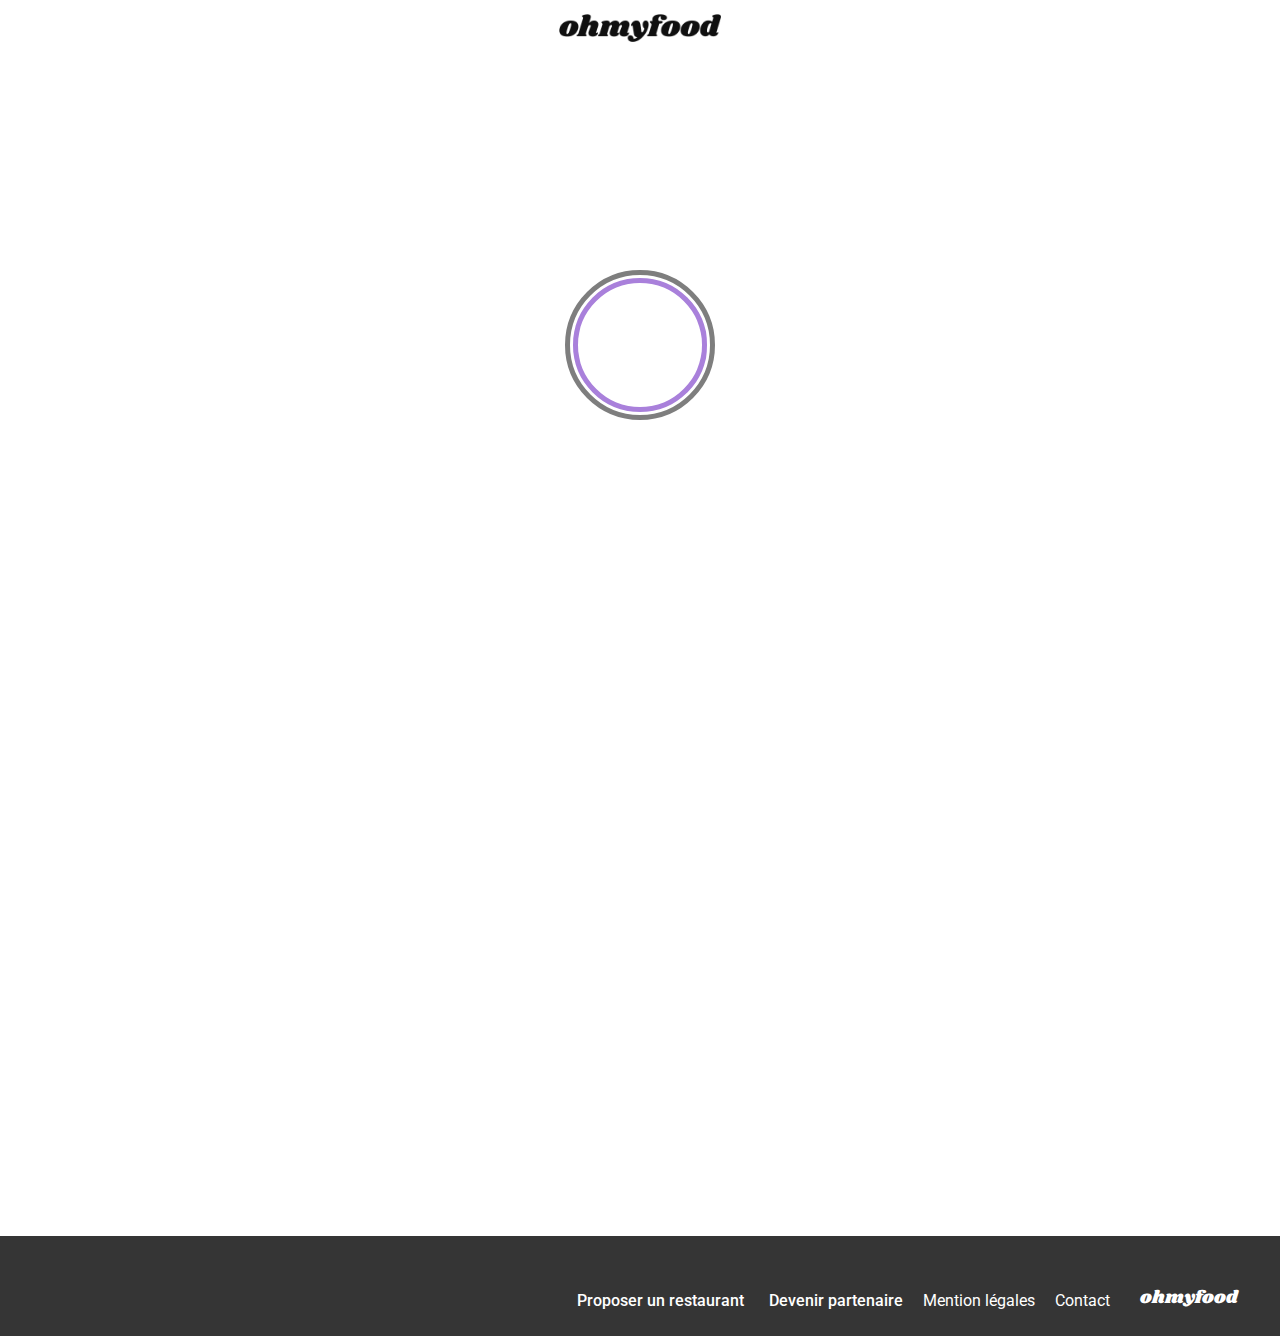
==== commit d5ea41a7: "Modification des chiffres des différentes étapes" ====
--- a/index.html
+++ b/index.html
@@ -34,16 +34,19 @@
             <h2>Fonctionnement</h2>
             <div class="step-container">
                 <div class="step">
+                    <i class="fa-solid fa-circle"></i>
                     <p>1</p>
                     <i class="fa-solid fa-mobile-screen-button"></i>
                     <h3>Choisissez un restaurant</h3>
                 </div>
                 <div class="step">
+                    <i class="fa-solid fa-circle"></i>
                     <p>2</p>
                     <i class="fa-solid fa-list-ul"></i>
                     <h3>Composez votre menu</h3>
                 </div>
                 <div class="step">
+                    <i class="fa-solid fa-circle"></i>
                     <p>3</p>
                     <i class="fa-solid fa-store"></i>
                     <h3>Dégustez au restaurant</h3>
--- a/assets/style/style.css
+++ b/assets/style/style.css
@@ -109,6 +109,7 @@
   display: -webkit-box;
   display: -ms-flexbox;
   display: flex;
+  position: relative;
   -webkit-box-align: center;
       -ms-flex-align: center;
           align-items: center;
@@ -118,17 +119,20 @@
   -webkit-box-shadow: 0px 4px 15px 0px rgba(0, 0, 0, 0.1490196078);
           box-shadow: 0px 4px 15px 0px rgba(0, 0, 0, 0.1490196078);
 }
+.instruction .step-container .step .fa-circle {
+  z-index: 0;
+  position: absolute;
+  left: -40px;
+  bottom: 15px;
+  color: #9356DC;
+  font-size: 24px;
+}
 .instruction .step-container .step p {
   position: relative;
-  left: -10px;
+  left: -2px;
+  top: -1px;
   color: white;
-  background-color: #9356DC;
-  border-radius: 50px;
-  padding: 3px;
-  padding-bottom: 2px;
-  padding-top: 4px;
-  width: 24px;
-  height: 24px;
+  z-index: 1;
   text-align: center;
 }
 .instruction .step-container .step i {
@@ -291,12 +295,10 @@
   left: 50%;
   -webkit-transform: translateX(-75px);
           transform: translateX(-75px);
-  -webkit-animation: disappear;
-          animation: disappear;
-  -webkit-animation-fill-mode: forwards;
-          animation-fill-mode: forwards;
-  -webkit-animation-delay: 3s;
-          animation-delay: 3s;
+  -webkit-animation: disappear 3s;
+          animation: disappear 3s;
+  -webkit-animation-fill-mode: forwards;
+          animation-fill-mode: forwards;
 }
 
 .loader { /* Loader */
@@ -716,8 +718,8 @@
           flex-direction: column;
   padding: 12px 0;
   width: 80%;
-  -webkit-transition: all 1s;
-  transition: all 1s;
+  -webkit-transition: all 1.5s;
+  transition: all 1.5s;
 }
 .menu-container .menu-content .menu-plat .menu-name h3 {
   font-size: 18px;
@@ -748,8 +750,8 @@
           align-items: flex-end;
   padding: 12px 0;
   width: 20%;
-  -webkit-transition: all 1s;
-  transition: all 1s;
+  -webkit-transition: all 1.5s;
+  transition: all 1.5s;
 }
 .menu-container .menu-content .menu-plat .price p {
   font-size: 15px;
@@ -772,8 +774,8 @@
   background-color: #99E2D0;
   border-top-right-radius: 15px;
   border-bottom-right-radius: 15px;
-  -webkit-transition: all 1s;
-  transition: all 1s;
+  -webkit-transition: all 1.5s;
+  transition: all 1.5s;
 }
 .menu-container .menu-content .menu-plat .select-button i {
   font-size: 20px;
@@ -782,8 +784,8 @@
 
 .menu-plat:hover { /* Animation au survol des plats*/ }
 .menu-plat:hover .select-button { /* Case verte avec icone selected*/
-  -webkit-animation: move 1s;
-          animation: move 1s;
+  -webkit-animation: move 1.5s;
+          animation: move 1.5s;
   -webkit-animation-fill-mode: forwards;
           animation-fill-mode: forwards;
   -webkit-transform: translateX(-60px);
@@ -792,8 +794,8 @@
   transition: ease-out 1s;
 }
 .menu-plat:hover .price { /* Déplacement du prix */
-  -webkit-animation: width2 1s;
-          animation: width2 1s;
+  -webkit-animation: width2 1.5s;
+          animation: width2 1.5s;
   -webkit-animation-fill-mode: forwards;
           animation-fill-mode: forwards;
   -webkit-transform: translateX(-60px);
@@ -802,8 +804,8 @@
   transition: ease-out 1s;
 }
 .menu-plat:hover .menu-name { /* Gestion largeur du nom du menu */
-  -webkit-animation: width1 1s;
-          animation: width1 1s;
+  -webkit-animation: width1 1.5s;
+          animation: width1 1.5s;
   -webkit-animation-fill-mode: forwards;
           animation-fill-mode: forwards;
 }
